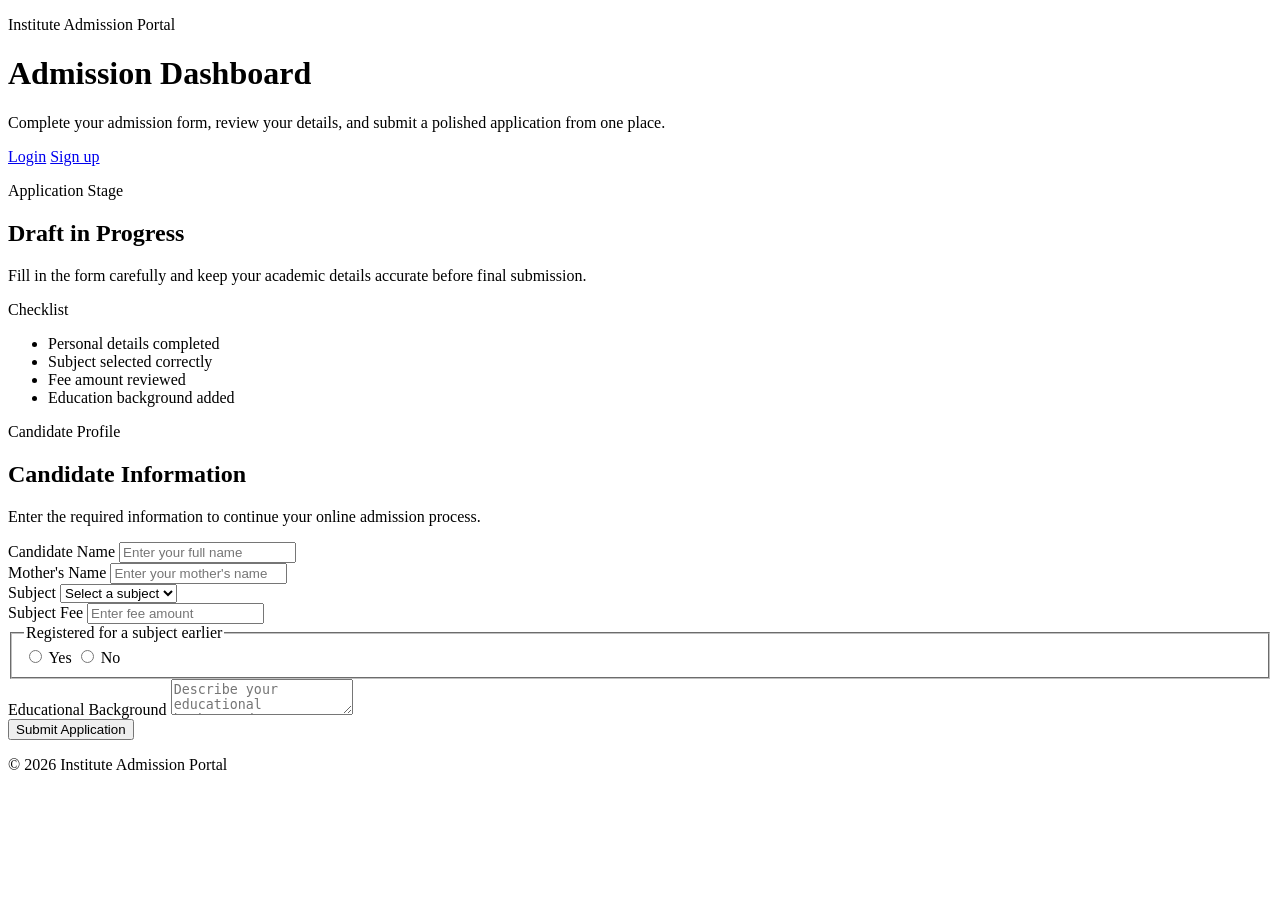
==== online_admission_form/index.html @ 9b95737e "new code files" ====
<!DOCTYPE html>
<html lang="en">
<head>
    <meta charset="UTF-8">
    <meta name="viewport" content="width=device-width, initial-scale=1.0">
    <title>Online Admission Form</title>
    <link rel="stylesheet" href="styles.css">
</head>
<body class="dashboard-page">
    <header class="hero">
        <div class="hero-copy">
            <p class="eyebrow">Institute Admission Portal</p>
            <h1>Admission Dashboard</h1>
            <p class="lead">
                Complete your admission form, review your details, and submit a polished application from one place.
            </p>
        </div>
        <nav class="hero-nav" aria-label="Authentication navigation">
            <a id="Login" class="nav-link" href="Logic.html">Login</a>
            <a id="signup" class="nav-link nav-link-primary" href="signup.html">Sign up</a>
        </nav>
    </header>

    <main class="dashboard-shell">
        <aside class="dashboard-sidebar">
            <article class="info-card accent-card">
                <p class="card-label">Application Stage</p>
                <h2>Draft in Progress</h2>
                <p>Fill in the form carefully and keep your academic details accurate before final submission.</p>
            </article>

            <article class="info-card">
                <p class="card-label">Checklist</p>
                <ul class="checklist">
                    <li>Personal details completed</li>
                    <li>Subject selected correctly</li>
                    <li>Fee amount reviewed</li>
                    <li>Education background added</li>
                </ul>
            </article>
        </aside>

        <section class="form-panel">
            <form class="admission-form" accept-charset="UTF-8" method="post">
                <div class="form-header">
                    <p class="section-label">Candidate Profile</p>
                    <h2 id="FormTitle">Candidate Information</h2>
                    <p>Enter the required information to continue your online admission process.</p>
                </div>

                <div class="form-grid">
                    <div class="field-group">
                        <label for="name">Candidate Name</label>
                        <input
                            id="name"
                            name="name"
                            type="text"
                            placeholder="Enter your full name"
                            required>
                    </div>

                    <div class="field-group">
                        <label for="Mother">Mother's Name</label>
                        <input
                            id="Mother"
                            name="Mother"
                            type="text"
                            placeholder="Enter your mother's name"
                            required>
                    </div>
                </div>

                <div class="form-grid">
                    <div class="field-group">
                        <label for="Subject">Subject</label>
                        <select id="Subject" name="Subject" required>
                            <option value="">Select a subject</option>
                            <option value="CS-01">CS-01</option>
                            <option value="CS-02">CS-02</option>
                            <option value="CS-03">CS-03</option>
                            <option value="CS-04">CS-04</option>
                        </select>
                        <span class="error" id="Subject_error"></span>
                    </div>

                    <div class="field-group">
                        <label for="fee">Subject Fee</label>
                        <input
                            id="fee"
                            name="fee"
                            type="number"
                            min="0"
                            step="0.01"
                            placeholder="Enter fee amount"
                            required>
                        <span class="error" id="Fee_error"></span>
                    </div>
                </div>

                <fieldset class="field-group option-group">
                    <legend>Registered for a subject earlier</legend>
                    <div class="option-row">
                        <label class="option-pill">
                            <input type="radio" name="registered" value="yes" required>
                            <span>Yes</span>
                        </label>
                        <label class="option-pill">
                            <input type="radio" name="registered" value="no" required>
                            <span>No</span>
                        </label>
                    </div>
                    <span class="error" id="registration_error"></span>
                </fieldset>

                <div class="field-group">
                    <label for="eduction">Educational Background</label>
                    <textarea
                        id="eduction"
                        name="eduction"
                        placeholder="Describe your educational background, achievements, and previous qualifications"
                        required></textarea>
                    <span class="error" id="eduction_error"></span>
                </div>

                <button type="submit" class="submit-button">Submit Application</button>
                <p id="form_message" class="status-message" aria-live="polite"></p>
            </form>
        </section>
    </main>

    <footer class="page-footer">
        <p>&copy; 2026 Institute Admission Portal</p>
    </footer>
</body>
</html>
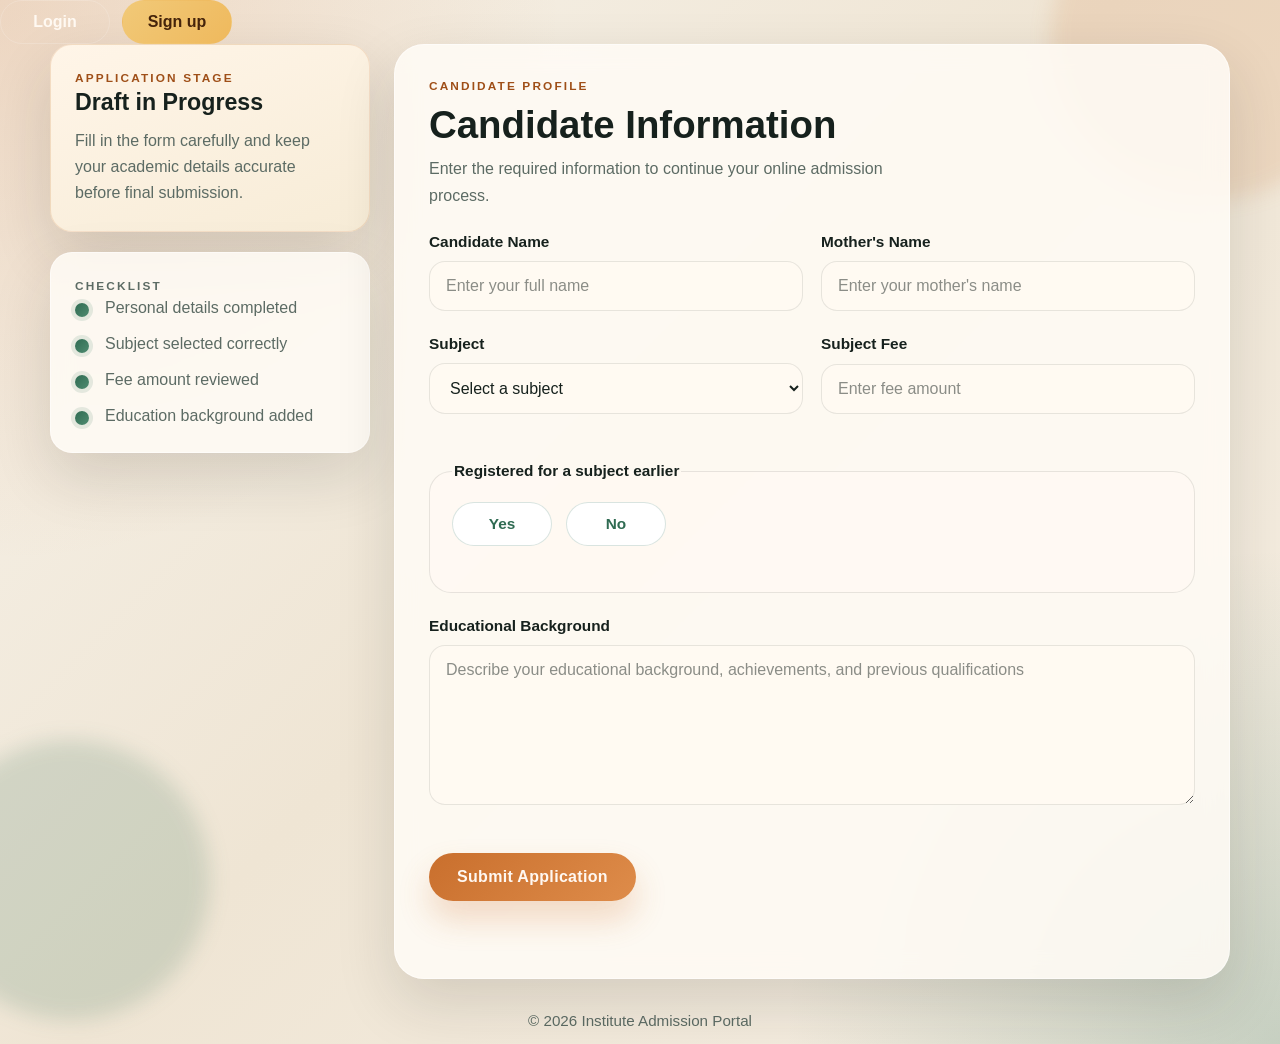
==== commit 2efa9cd8: "new code" ====
--- a/online_admission_form/index.html
+++ b/online_admission_form/index.html
@@ -6,18 +6,19 @@
     <title>Online Admission Form</title>
     <link rel="stylesheet" href="styles.css">
 </head>
-<body class="dashboard-page">
-    <header class="hero">
-        <div class="hero-copy">
-            <p class="eyebrow">Institute Admission Portal</p>
-            <h1>Admission Dashboard</h1>
-            <p class="lead">
-                Complete your admission form, review your details, and submit a polished application from one place.
-            </p>
-        </div>
+<!--<body class="dashboard-page">-->
+<!--    <header class="hero">-->
+<!--        <div class="hero-copy">-->
+<!--            <p class="eyebrow">Institute Admission Portal</p>-->
+<!--            <h1>Admission Dashboard</h1>-->
+<!--            <p class="lead">-->
+<!--                Complete your admission form, review your details, and submit a polished application from one place.-->
+<!--            </p>-->
+<!--        </div>-->
         <nav class="hero-nav" aria-label="Authentication navigation">
             <a id="Login" class="nav-link" href="Logic.html">Login</a>
             <a id="signup" class="nav-link nav-link-primary" href="signup.html">Sign up</a>
+
         </nav>
     </header>
 
--- a/online_admission_form/styles.css
+++ b/online_admission_form/styles.css
@@ -0,0 +1,445 @@
+:root {
+    --bg: #f4efe7;
+    --surface: rgba(255, 252, 246, 0.86);
+    --surface-strong: #fffaf2;
+    --surface-dark: #18392b;
+    --text: #16211d;
+    --muted: #5c6b64;
+    --line: rgba(22, 33, 29, 0.1);
+    --primary: #c96f2d;
+    --primary-deep: #9f4f18;
+    --secondary: #2f6b52;
+    --highlight: #f1c978;
+    --danger: #c94848;
+    --shadow: 0 24px 60px rgba(37, 38, 31, 0.14);
+    --radius-xl: 30px;
+    --radius-lg: 22px;
+    --radius-md: 16px;
+    --radius-sm: 12px;
+}
+
+* {
+    box-sizing: border-box;
+}
+
+body {
+    margin: 0;
+    min-height: 100vh;
+    font-family: "Segoe UI", Tahoma, Geneva, Verdana, sans-serif;
+    color: var(--text);
+    background:
+        radial-gradient(circle at top left, rgba(201, 111, 45, 0.22), transparent 34%),
+        radial-gradient(circle at bottom right, rgba(47, 107, 82, 0.24), transparent 30%),
+        linear-gradient(135deg, #f7f3eb 0%, #efe5d4 48%, #f6efe4 100%);
+}
+
+body::before,
+body::after {
+    content: "";
+    position: fixed;
+    inset: auto;
+    border-radius: 50%;
+    z-index: -1;
+    filter: blur(10px);
+}
+
+body::before {
+    width: 320px;
+    height: 320px;
+    top: -120px;
+    right: -90px;
+    background: rgba(201, 111, 45, 0.14);
+}
+
+body::after {
+    width: 280px;
+    height: 280px;
+    left: -70px;
+    bottom: -120px;
+    background: rgba(47, 107, 82, 0.16);
+}
+
+.dashboard-page {
+    padding: 36px 24px 28px;
+}
+
+.hero,
+.dashboard-shell,
+.page-footer {
+    width: min(1180px, 100%);
+    margin: 0 auto;
+}
+
+.hero {
+    display: flex;
+    align-items: flex-start;
+    justify-content: space-between;
+    gap: 28px;
+    padding: 34px 38px;
+    margin-bottom: 26px;
+    background: linear-gradient(135deg, rgba(24, 57, 43, 0.94), rgba(47, 107, 82, 0.88));
+    border: 1px solid rgba(255, 255, 255, 0.08);
+    border-radius: var(--radius-xl);
+    box-shadow: var(--shadow);
+    color: #f9f4ed;
+    overflow: hidden;
+    position: relative;
+}
+
+.hero::after {
+    content: "";
+    position: absolute;
+    width: 240px;
+    height: 240px;
+    top: -90px;
+    right: -30px;
+    background: radial-gradient(circle, rgba(241, 201, 120, 0.26), transparent 70%);
+}
+
+.hero-copy {
+    position: relative;
+    z-index: 1;
+    max-width: 660px;
+}
+
+.eyebrow,
+.section-label,
+.card-label {
+    margin: 0 0 10px;
+    text-transform: uppercase;
+    letter-spacing: 0.18em;
+    font-size: 0.74rem;
+    font-weight: 700;
+}
+
+.eyebrow {
+    color: #f0d7ae;
+}
+
+.hero h1 {
+    margin: 0 0 14px;
+    font-size: clamp(2.2rem, 4vw, 3.9rem);
+    line-height: 0.98;
+}
+
+.lead {
+    margin: 0;
+    max-width: 58ch;
+    font-size: 1rem;
+    line-height: 1.7;
+    color: rgba(249, 244, 237, 0.84);
+}
+
+.hero-nav {
+    display: flex;
+    align-items: center;
+    gap: 12px;
+    position: relative;
+    z-index: 1;
+}
+
+.nav-link {
+    display: inline-flex;
+    align-items: center;
+    justify-content: center;
+    min-width: 110px;
+    padding: 12px 18px;
+    border-radius: 999px;
+    border: 1px solid rgba(255, 255, 255, 0.18);
+    color: #fff9f2;
+    text-decoration: none;
+    font-weight: 600;
+    transition: transform 0.2s ease, background-color 0.2s ease, border-color 0.2s ease;
+}
+
+.nav-link:hover,
+.nav-link:focus-visible {
+    transform: translateY(-2px);
+    background: rgba(255, 255, 255, 0.08);
+}
+
+.nav-link-primary {
+    background: linear-gradient(135deg, var(--highlight), #efb95d);
+    border-color: transparent;
+    color: #45240b;
+}
+
+.nav-link-primary:hover,
+.nav-link-primary:focus-visible {
+    background: linear-gradient(135deg, #f6d48e, #efbb62);
+}
+
+.dashboard-shell {
+    display: grid;
+    grid-template-columns: 320px minmax(0, 1fr);
+    gap: 24px;
+    align-items: start;
+}
+
+.dashboard-sidebar {
+    display: grid;
+    gap: 20px;
+}
+
+.info-card,
+.form-panel {
+    background: var(--surface);
+    backdrop-filter: blur(12px);
+    border: 1px solid rgba(255, 255, 255, 0.5);
+    box-shadow: var(--shadow);
+}
+
+.info-card {
+    padding: 24px;
+    border-radius: var(--radius-lg);
+}
+
+.info-card h2 {
+    margin: 0 0 12px;
+    font-size: 1.45rem;
+}
+
+.info-card p {
+    margin: 0;
+    line-height: 1.65;
+    color: var(--muted);
+}
+
+.accent-card {
+    background: linear-gradient(160deg, #fff5e8, #f7ecd7);
+    border-color: rgba(201, 111, 45, 0.16);
+}
+
+.accent-card .card-label,
+.section-label {
+    color: var(--primary-deep);
+}
+
+.checklist {
+    margin: 0;
+    padding: 0;
+    list-style: none;
+    display: grid;
+    gap: 12px;
+}
+
+.checklist li {
+    position: relative;
+    padding-left: 30px;
+    color: var(--muted);
+    line-height: 1.5;
+}
+
+.checklist li::before {
+    content: "";
+    position: absolute;
+    left: 0;
+    top: 7px;
+    width: 14px;
+    height: 14px;
+    border-radius: 50%;
+    background: linear-gradient(135deg, var(--secondary), #4f8b70);
+    box-shadow: 0 0 0 4px rgba(47, 107, 82, 0.12);
+}
+
+.form-panel {
+    border-radius: var(--radius-xl);
+    padding: 34px;
+}
+
+.admission-form {
+    display: grid;
+    gap: 24px;
+}
+
+.form-header h2 {
+    margin: 0 0 8px;
+    font-size: clamp(1.8rem, 3vw, 2.7rem);
+}
+
+.form-header p:last-child {
+    margin: 0;
+    max-width: 58ch;
+    color: var(--muted);
+    line-height: 1.7;
+}
+
+.form-grid {
+    display: grid;
+    grid-template-columns: repeat(2, minmax(0, 1fr));
+    gap: 18px;
+}
+
+.field-group {
+    display: grid;
+    gap: 10px;
+}
+
+.field-group label,
+.field-group legend {
+    font-weight: 700;
+    font-size: 0.96rem;
+}
+
+input,
+select,
+textarea {
+    width: 100%;
+    border: 1px solid var(--line);
+    border-radius: var(--radius-md);
+    background: var(--surface-strong);
+    color: var(--text);
+    padding: 15px 16px;
+    font: inherit;
+    transition: border-color 0.2s ease, box-shadow 0.2s ease, transform 0.2s ease;
+}
+
+input::placeholder,
+textarea::placeholder {
+    color: #8b8d87;
+}
+
+input:focus,
+select:focus,
+textarea:focus {
+    outline: none;
+    border-color: rgba(47, 107, 82, 0.55);
+    box-shadow: 0 0 0 4px rgba(47, 107, 82, 0.12);
+    transform: translateY(-1px);
+}
+
+textarea {
+    min-height: 160px;
+    resize: vertical;
+}
+
+.option-group {
+    margin: 0;
+    padding: 22px;
+    border: 1px solid var(--line);
+    border-radius: var(--radius-lg);
+    background: rgba(255, 250, 242, 0.7);
+}
+
+.option-row {
+    display: flex;
+    flex-wrap: wrap;
+    gap: 14px;
+}
+
+.option-pill {
+    position: relative;
+    cursor: pointer;
+}
+
+.option-pill input {
+    position: absolute;
+    opacity: 0;
+    pointer-events: none;
+}
+
+.option-pill span {
+    display: inline-flex;
+    align-items: center;
+    justify-content: center;
+    min-width: 100px;
+    padding: 12px 16px;
+    border: 1px solid rgba(47, 107, 82, 0.18);
+    border-radius: 999px;
+    background: #fff;
+    font-weight: 600;
+    color: var(--secondary);
+    transition: all 0.2s ease;
+}
+
+.option-pill input:checked + span {
+    background: linear-gradient(135deg, var(--secondary), #4d8a6f);
+    color: #fff;
+    border-color: transparent;
+    box-shadow: 0 12px 28px rgba(47, 107, 82, 0.18);
+}
+
+.submit-button {
+    justify-self: start;
+    padding: 15px 28px;
+    border: 0;
+    border-radius: 999px;
+    background: linear-gradient(135deg, var(--primary), #de8c4a);
+    color: #fff8f2;
+    font: inherit;
+    font-weight: 700;
+    letter-spacing: 0.02em;
+    cursor: pointer;
+    box-shadow: 0 18px 32px rgba(201, 111, 45, 0.24);
+    transition: transform 0.2s ease, box-shadow 0.2s ease, filter 0.2s ease;
+}
+
+.submit-button:hover,
+.submit-button:focus-visible {
+    transform: translateY(-2px);
+    box-shadow: 0 22px 36px rgba(201, 111, 45, 0.28);
+    filter: saturate(1.05);
+}
+
+.error {
+    min-height: 1em;
+    color: var(--danger);
+    font-size: 0.86rem;
+}
+
+.status-message {
+    margin: 0;
+    min-height: 1.2em;
+    color: var(--secondary);
+    font-weight: 600;
+}
+
+.page-footer {
+    padding: 18px 8px 0;
+    text-align: center;
+    color: var(--muted);
+    font-size: 0.95rem;
+}
+
+@media (max-width: 980px) {
+    .dashboard-shell {
+        grid-template-columns: 1fr;
+    }
+
+    .dashboard-sidebar {
+        grid-template-columns: repeat(2, minmax(0, 1fr));
+    }
+}
+
+@media (max-width: 760px) {
+    .dashboard-page {
+        padding: 18px 14px 24px;
+    }
+
+    .hero,
+    .form-panel {
+        padding: 24px 20px;
+    }
+
+    .hero {
+        flex-direction: column;
+    }
+
+    .hero-nav {
+        width: 100%;
+    }
+
+    .nav-link {
+        flex: 1;
+    }
+
+    .dashboard-sidebar,
+    .form-grid {
+        grid-template-columns: 1fr;
+    }
+
+    .submit-button {
+        width: 100%;
+        justify-self: stretch;
+    }
+}
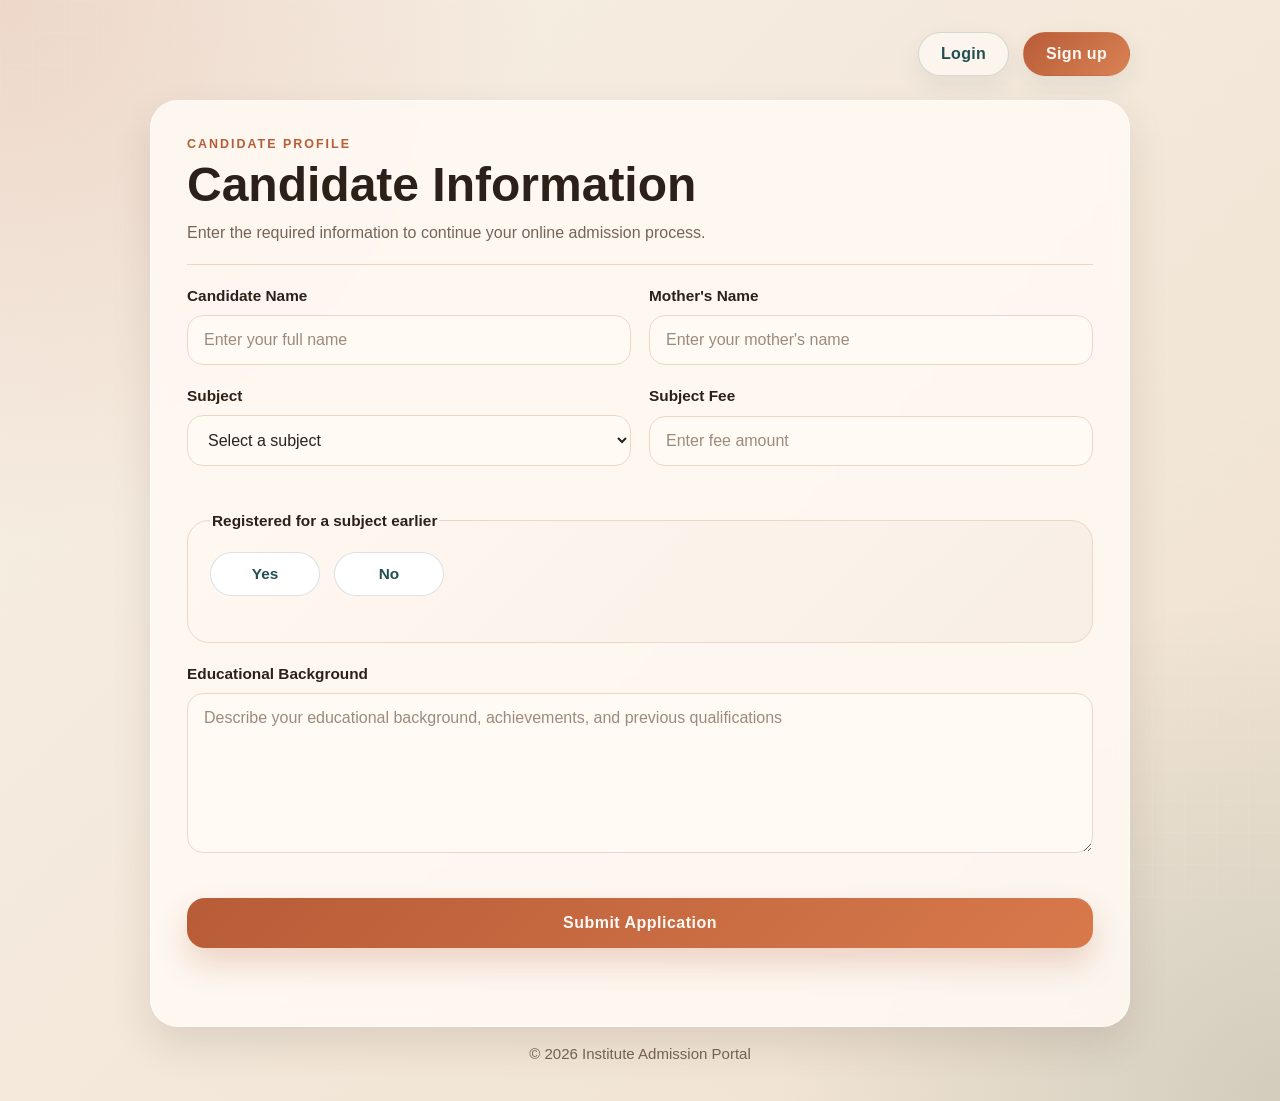
==== commit 9523a7f3: "new code" ====
--- a/online_admission_form/index.html
+++ b/online_admission_form/index.html
@@ -22,24 +22,24 @@
         </nav>
     </header>
 
-    <main class="dashboard-shell">
-        <aside class="dashboard-sidebar">
-            <article class="info-card accent-card">
-                <p class="card-label">Application Stage</p>
-                <h2>Draft in Progress</h2>
-                <p>Fill in the form carefully and keep your academic details accurate before final submission.</p>
-            </article>
+<!--    <main class="dashboard-shell">-->
+<!--        <aside class="dashboard-sidebar">-->
+<!--            <article class="info-card accent-card">-->
+<!--&lt;!&ndash;                <p class="card-label">Application Stage</p>&ndash;&gt;-->
+<!--&lt;!&ndash;                <h2>Draft in Progress</h2>&ndash;&gt;-->
+<!--&lt;!&ndash;                <p>Fill in the form carefully and keep your academic details accurate before final submission.</p>&ndash;&gt;-->
+<!--            </article>-->
 
-            <article class="info-card">
-                <p class="card-label">Checklist</p>
-                <ul class="checklist">
-                    <li>Personal details completed</li>
-                    <li>Subject selected correctly</li>
-                    <li>Fee amount reviewed</li>
-                    <li>Education background added</li>
-                </ul>
-            </article>
-        </aside>
+<!--            <article class="info-card">-->
+<!--                <p class="card-label">Checklist</p>-->
+<!--                <ul class="checklist">-->
+<!--                    <li>Personal details completed</li>-->
+<!--                    <li>Subject selected correctly</li>-->
+<!--                    <li>Fee amount reviewed</li>-->
+<!--                    <li>Education background added</li>-->
+<!--                </ul>-->
+<!--            </article>-->
+<!--        </aside>-->
 
         <section class="form-panel">
             <form class="admission-form" accept-charset="UTF-8" method="post">
--- a/online_admission_form/styles.css
+++ b/online_admission_form/styles.css
@@ -1,21 +1,17 @@
 :root {
-    --bg: #f4efe7;
-    --surface: rgba(255, 252, 246, 0.86);
-    --surface-strong: #fffaf2;
-    --surface-dark: #18392b;
-    --text: #16211d;
-    --muted: #5c6b64;
-    --line: rgba(22, 33, 29, 0.1);
-    --primary: #c96f2d;
-    --primary-deep: #9f4f18;
-    --secondary: #2f6b52;
-    --highlight: #f1c978;
-    --danger: #c94848;
-    --shadow: 0 24px 60px rgba(37, 38, 31, 0.14);
-    --radius-xl: 30px;
-    --radius-lg: 22px;
-    --radius-md: 16px;
-    --radius-sm: 12px;
+    --bg-1: #f7efe5;
+    --bg-2: #efe1cf;
+    --panel: #fffaf4;
+    --panel-border: #ead8c4;
+    --text: #2c2118;
+    --muted: #756457;
+    --primary: #b85c38;
+    --primary-dark: #8f4324;
+    --accent: #234e52;
+    --accent-soft: #d8eceb;
+    --success: #2f6a4f;
+    --danger: #c94b4b;
+    --shadow: 0 18px 40px rgba(69, 43, 25, 0.12);
 }
 
 * {
@@ -25,421 +21,269 @@
 body {
     margin: 0;
     min-height: 100vh;
-    font-family: "Segoe UI", Tahoma, Geneva, Verdana, sans-serif;
+    padding: 32px 16px 24px;
+    font-family: "Trebuchet MS", "Segoe UI", sans-serif;
     color: var(--text);
     background:
-        radial-gradient(circle at top left, rgba(201, 111, 45, 0.22), transparent 34%),
-        radial-gradient(circle at bottom right, rgba(47, 107, 82, 0.24), transparent 30%),
-        linear-gradient(135deg, #f7f3eb 0%, #efe5d4 48%, #f6efe4 100%);
-}
-
-body::before,
-body::after {
+        radial-gradient(circle at top left, rgba(184, 92, 56, 0.16), transparent 32%),
+        radial-gradient(circle at bottom right, rgba(35, 78, 82, 0.14), transparent 30%),
+        linear-gradient(135deg, var(--bg-1), var(--bg-2));
+}
+
+body::before {
     content: "";
     position: fixed;
-    inset: auto;
-    border-radius: 50%;
+    inset: 0;
+    background-image:
+        linear-gradient(rgba(255, 255, 255, 0.16) 1px, transparent 1px),
+        linear-gradient(90deg, rgba(255, 255, 255, 0.16) 1px, transparent 1px);
+    background-size: 32px 32px;
+    pointer-events: none;
+    opacity: 0.35;
     z-index: -1;
-    filter: blur(10px);
-}
-
-body::before {
-    width: 320px;
-    height: 320px;
-    top: -120px;
-    right: -90px;
-    background: rgba(201, 111, 45, 0.14);
-}
-
-body::after {
-    width: 280px;
-    height: 280px;
-    left: -70px;
-    bottom: -120px;
-    background: rgba(47, 107, 82, 0.16);
-}
-
-.dashboard-page {
-    padding: 36px 24px 28px;
-}
-
-.hero,
-.dashboard-shell,
-.page-footer {
-    width: min(1180px, 100%);
+}
+
+.hero-nav {
+    width: min(980px, 100%);
+    margin: 0 auto 24px;
+    display: flex;
+    justify-content: flex-end;
+    gap: 14px;
+}
+
+.nav-link {
+    display: inline-flex;
+    align-items: center;
+    justify-content: center;
+    padding: 12px 22px;
+    border-radius: 999px;
+    border: 1px solid rgba(35, 78, 82, 0.18);
+    background: rgba(255, 250, 244, 0.72);
+    color: var(--accent);
+    text-decoration: none;
+    font-weight: 700;
+    letter-spacing: 0.02em;
+    box-shadow: 0 10px 24px rgba(35, 78, 82, 0.08);
+    transition: transform 0.2s ease, background 0.2s ease, color 0.2s ease;
+}
+
+.nav-link:hover,
+.nav-link:focus-visible {
+    transform: translateY(-2px);
+    background: #ffffff;
+}
+
+.nav-link-primary {
+    border-color: transparent;
+    background: linear-gradient(135deg, var(--primary), #d98254);
+    color: #fff8f4;
+}
+
+.nav-link-primary:hover,
+.nav-link-primary:focus-visible {
+    background: linear-gradient(135deg, var(--primary-dark), var(--primary));
+}
+
+.form-panel {
+    width: min(980px, 100%);
     margin: 0 auto;
-}
-
-.hero {
+    padding: 36px;
+    border: 1px solid rgba(255, 255, 255, 0.7);
+    border-radius: 28px;
+    background: rgba(255, 250, 244, 0.88);
+    box-shadow: var(--shadow);
+    backdrop-filter: blur(8px);
+}
+
+.admission-form {
+    display: grid;
+    gap: 22px;
+}
+
+.form-header {
+    padding-bottom: 18px;
+    border-bottom: 1px solid var(--panel-border);
+}
+
+.section-label {
+    margin: 0 0 10px;
+    color: var(--primary);
+    font-size: 0.78rem;
+    font-weight: 800;
+    text-transform: uppercase;
+    letter-spacing: 0.16em;
+}
+
+.form-header h2 {
+    margin: 0 0 10px;
+    font-size: clamp(2rem, 4vw, 3rem);
+    line-height: 1;
+}
+
+.form-header p:last-child {
+    margin: 0;
+    max-width: 60ch;
+    color: var(--muted);
+    line-height: 1.7;
+}
+
+.form-grid {
+    display: grid;
+    grid-template-columns: repeat(2, minmax(0, 1fr));
+    gap: 18px;
+}
+
+.field-group {
+    display: grid;
+    gap: 10px;
+}
+
+.field-group label,
+.field-group legend {
+    font-size: 0.96rem;
+    font-weight: 700;
+}
+
+input,
+select,
+textarea {
+    width: 100%;
+    padding: 15px 16px;
+    border: 1px solid var(--panel-border);
+    border-radius: 16px;
+    background: var(--panel);
+    color: var(--text);
+    font: inherit;
+    outline: none;
+    transition: border-color 0.2s ease, box-shadow 0.2s ease, transform 0.2s ease;
+}
+
+input::placeholder,
+textarea::placeholder {
+    color: #9c8b7d;
+}
+
+input:focus,
+select:focus,
+textarea:focus {
+    border-color: rgba(35, 78, 82, 0.45);
+    box-shadow: 0 0 0 4px rgba(35, 78, 82, 0.12);
+    transform: translateY(-1px);
+}
+
+textarea {
+    min-height: 160px;
+    resize: vertical;
+}
+
+.option-group {
+    margin: 0;
+    padding: 22px;
+    border: 1px solid var(--panel-border);
+    border-radius: 22px;
+    background: linear-gradient(135deg, #fff8f1, #f8eee5);
+}
+
+.option-row {
     display: flex;
-    align-items: flex-start;
-    justify-content: space-between;
-    gap: 28px;
-    padding: 34px 38px;
-    margin-bottom: 26px;
-    background: linear-gradient(135deg, rgba(24, 57, 43, 0.94), rgba(47, 107, 82, 0.88));
-    border: 1px solid rgba(255, 255, 255, 0.08);
-    border-radius: var(--radius-xl);
-    box-shadow: var(--shadow);
-    color: #f9f4ed;
-    overflow: hidden;
+    flex-wrap: wrap;
+    gap: 14px;
+}
+
+.option-pill {
     position: relative;
-}
-
-.hero::after {
-    content: "";
+    cursor: pointer;
+}
+
+.option-pill input {
     position: absolute;
-    width: 240px;
-    height: 240px;
-    top: -90px;
-    right: -30px;
-    background: radial-gradient(circle, rgba(241, 201, 120, 0.26), transparent 70%);
-}
-
-.hero-copy {
-    position: relative;
-    z-index: 1;
-    max-width: 660px;
-}
-
-.eyebrow,
-.section-label,
-.card-label {
-    margin: 0 0 10px;
-    text-transform: uppercase;
-    letter-spacing: 0.18em;
-    font-size: 0.74rem;
-    font-weight: 700;
-}
-
-.eyebrow {
-    color: #f0d7ae;
-}
-
-.hero h1 {
-    margin: 0 0 14px;
-    font-size: clamp(2.2rem, 4vw, 3.9rem);
-    line-height: 0.98;
-}
-
-.lead {
-    margin: 0;
-    max-width: 58ch;
-    font-size: 1rem;
-    line-height: 1.7;
-    color: rgba(249, 244, 237, 0.84);
-}
-
-.hero-nav {
-    display: flex;
-    align-items: center;
-    gap: 12px;
-    position: relative;
-    z-index: 1;
-}
-
-.nav-link {
+    opacity: 0;
+    pointer-events: none;
+}
+
+.option-pill span {
     display: inline-flex;
     align-items: center;
     justify-content: center;
     min-width: 110px;
     padding: 12px 18px;
     border-radius: 999px;
-    border: 1px solid rgba(255, 255, 255, 0.18);
-    color: #fff9f2;
-    text-decoration: none;
-    font-weight: 600;
-    transition: transform 0.2s ease, background-color 0.2s ease, border-color 0.2s ease;
-}
-
-.nav-link:hover,
-.nav-link:focus-visible {
-    transform: translateY(-2px);
-    background: rgba(255, 255, 255, 0.08);
-}
-
-.nav-link-primary {
-    background: linear-gradient(135deg, var(--highlight), #efb95d);
+    border: 1px solid rgba(35, 78, 82, 0.16);
+    background: #ffffff;
+    color: var(--accent);
+    font-weight: 700;
+    transition: all 0.2s ease;
+}
+
+.option-pill input:checked + span {
     border-color: transparent;
-    color: #45240b;
-}
-
-.nav-link-primary:hover,
-.nav-link-primary:focus-visible {
-    background: linear-gradient(135deg, #f6d48e, #efbb62);
-}
-
-.dashboard-shell {
-    display: grid;
-    grid-template-columns: 320px minmax(0, 1fr);
-    gap: 24px;
-    align-items: start;
-}
-
-.dashboard-sidebar {
-    display: grid;
-    gap: 20px;
-}
-
-.info-card,
-.form-panel {
-    background: var(--surface);
-    backdrop-filter: blur(12px);
-    border: 1px solid rgba(255, 255, 255, 0.5);
-    box-shadow: var(--shadow);
-}
-
-.info-card {
-    padding: 24px;
-    border-radius: var(--radius-lg);
-}
-
-.info-card h2 {
-    margin: 0 0 12px;
-    font-size: 1.45rem;
-}
-
-.info-card p {
-    margin: 0;
-    line-height: 1.65;
-    color: var(--muted);
-}
-
-.accent-card {
-    background: linear-gradient(160deg, #fff5e8, #f7ecd7);
-    border-color: rgba(201, 111, 45, 0.16);
-}
-
-.accent-card .card-label,
-.section-label {
-    color: var(--primary-deep);
-}
-
-.checklist {
-    margin: 0;
-    padding: 0;
-    list-style: none;
-    display: grid;
-    gap: 12px;
-}
-
-.checklist li {
-    position: relative;
-    padding-left: 30px;
-    color: var(--muted);
-    line-height: 1.5;
-}
-
-.checklist li::before {
-    content: "";
-    position: absolute;
-    left: 0;
-    top: 7px;
-    width: 14px;
-    height: 14px;
-    border-radius: 50%;
-    background: linear-gradient(135deg, var(--secondary), #4f8b70);
-    box-shadow: 0 0 0 4px rgba(47, 107, 82, 0.12);
-}
-
-.form-panel {
-    border-radius: var(--radius-xl);
-    padding: 34px;
-}
-
-.admission-form {
-    display: grid;
-    gap: 24px;
-}
-
-.form-header h2 {
-    margin: 0 0 8px;
-    font-size: clamp(1.8rem, 3vw, 2.7rem);
-}
-
-.form-header p:last-child {
-    margin: 0;
-    max-width: 58ch;
-    color: var(--muted);
-    line-height: 1.7;
-}
-
-.form-grid {
-    display: grid;
-    grid-template-columns: repeat(2, minmax(0, 1fr));
-    gap: 18px;
-}
-
-.field-group {
-    display: grid;
-    gap: 10px;
-}
-
-.field-group label,
-.field-group legend {
-    font-weight: 700;
-    font-size: 0.96rem;
-}
-
-input,
-select,
-textarea {
+    background: linear-gradient(135deg, var(--accent), #356f73);
+    color: #ffffff;
+    box-shadow: 0 14px 28px rgba(35, 78, 82, 0.18);
+}
+
+.submit-button {
     width: 100%;
-    border: 1px solid var(--line);
-    border-radius: var(--radius-md);
-    background: var(--surface-strong);
-    color: var(--text);
-    padding: 15px 16px;
+    padding: 16px 24px;
+    border: 0;
+    border-radius: 18px;
+    background: linear-gradient(135deg, var(--primary), #d7794b);
+    color: #fff9f6;
     font: inherit;
-    transition: border-color 0.2s ease, box-shadow 0.2s ease, transform 0.2s ease;
-}
-
-input::placeholder,
-textarea::placeholder {
-    color: #8b8d87;
-}
-
-input:focus,
-select:focus,
-textarea:focus {
-    outline: none;
-    border-color: rgba(47, 107, 82, 0.55);
-    box-shadow: 0 0 0 4px rgba(47, 107, 82, 0.12);
-    transform: translateY(-1px);
-}
-
-textarea {
-    min-height: 160px;
-    resize: vertical;
-}
-
-.option-group {
-    margin: 0;
-    padding: 22px;
-    border: 1px solid var(--line);
-    border-radius: var(--radius-lg);
-    background: rgba(255, 250, 242, 0.7);
-}
-
-.option-row {
-    display: flex;
-    flex-wrap: wrap;
-    gap: 14px;
-}
-
-.option-pill {
-    position: relative;
+    font-size: 1rem;
+    font-weight: 800;
+    letter-spacing: 0.03em;
     cursor: pointer;
-}
-
-.option-pill input {
-    position: absolute;
-    opacity: 0;
-    pointer-events: none;
-}
-
-.option-pill span {
-    display: inline-flex;
-    align-items: center;
-    justify-content: center;
-    min-width: 100px;
-    padding: 12px 16px;
-    border: 1px solid rgba(47, 107, 82, 0.18);
-    border-radius: 999px;
-    background: #fff;
-    font-weight: 600;
-    color: var(--secondary);
-    transition: all 0.2s ease;
-}
-
-.option-pill input:checked + span {
-    background: linear-gradient(135deg, var(--secondary), #4d8a6f);
-    color: #fff;
-    border-color: transparent;
-    box-shadow: 0 12px 28px rgba(47, 107, 82, 0.18);
-}
-
-.submit-button {
-    justify-self: start;
-    padding: 15px 28px;
-    border: 0;
-    border-radius: 999px;
-    background: linear-gradient(135deg, var(--primary), #de8c4a);
-    color: #fff8f2;
-    font: inherit;
-    font-weight: 700;
-    letter-spacing: 0.02em;
-    cursor: pointer;
-    box-shadow: 0 18px 32px rgba(201, 111, 45, 0.24);
-    transition: transform 0.2s ease, box-shadow 0.2s ease, filter 0.2s ease;
+    box-shadow: 0 16px 32px rgba(184, 92, 56, 0.24);
+    transition: transform 0.2s ease, box-shadow 0.2s ease;
 }
 
 .submit-button:hover,
 .submit-button:focus-visible {
     transform: translateY(-2px);
-    box-shadow: 0 22px 36px rgba(201, 111, 45, 0.28);
-    filter: saturate(1.05);
+    box-shadow: 0 20px 36px rgba(184, 92, 56, 0.28);
 }
 
 .error {
     min-height: 1em;
+    font-size: 0.86rem;
     color: var(--danger);
-    font-size: 0.86rem;
 }
 
 .status-message {
-    margin: 0;
     min-height: 1.2em;
-    color: var(--secondary);
-    font-weight: 600;
+    margin: 0;
+    color: var(--success);
+    font-weight: 700;
 }
 
 .page-footer {
-    padding: 18px 8px 0;
+    width: min(980px, 100%);
+    margin: 18px auto 0;
     text-align: center;
     color: var(--muted);
-    font-size: 0.95rem;
-}
-
-@media (max-width: 980px) {
-    .dashboard-shell {
-        grid-template-columns: 1fr;
-    }
-
-    .dashboard-sidebar {
-        grid-template-columns: repeat(2, minmax(0, 1fr));
-    }
+    font-size: 0.94rem;
 }
 
 @media (max-width: 760px) {
-    .dashboard-page {
-        padding: 18px 14px 24px;
-    }
-
-    .hero,
-    .form-panel {
-        padding: 24px 20px;
-    }
-
-    .hero {
-        flex-direction: column;
+    body {
+        padding: 20px 12px;
     }
 
     .hero-nav {
-        width: 100%;
+        justify-content: stretch;
     }
 
     .nav-link {
         flex: 1;
     }
 
-    .dashboard-sidebar,
+    .form-panel {
+        padding: 24px 18px;
+        border-radius: 22px;
+    }
+
     .form-grid {
         grid-template-columns: 1fr;
     }
-
-    .submit-button {
-        width: 100%;
-        justify-self: stretch;
-    }
-}
+}
